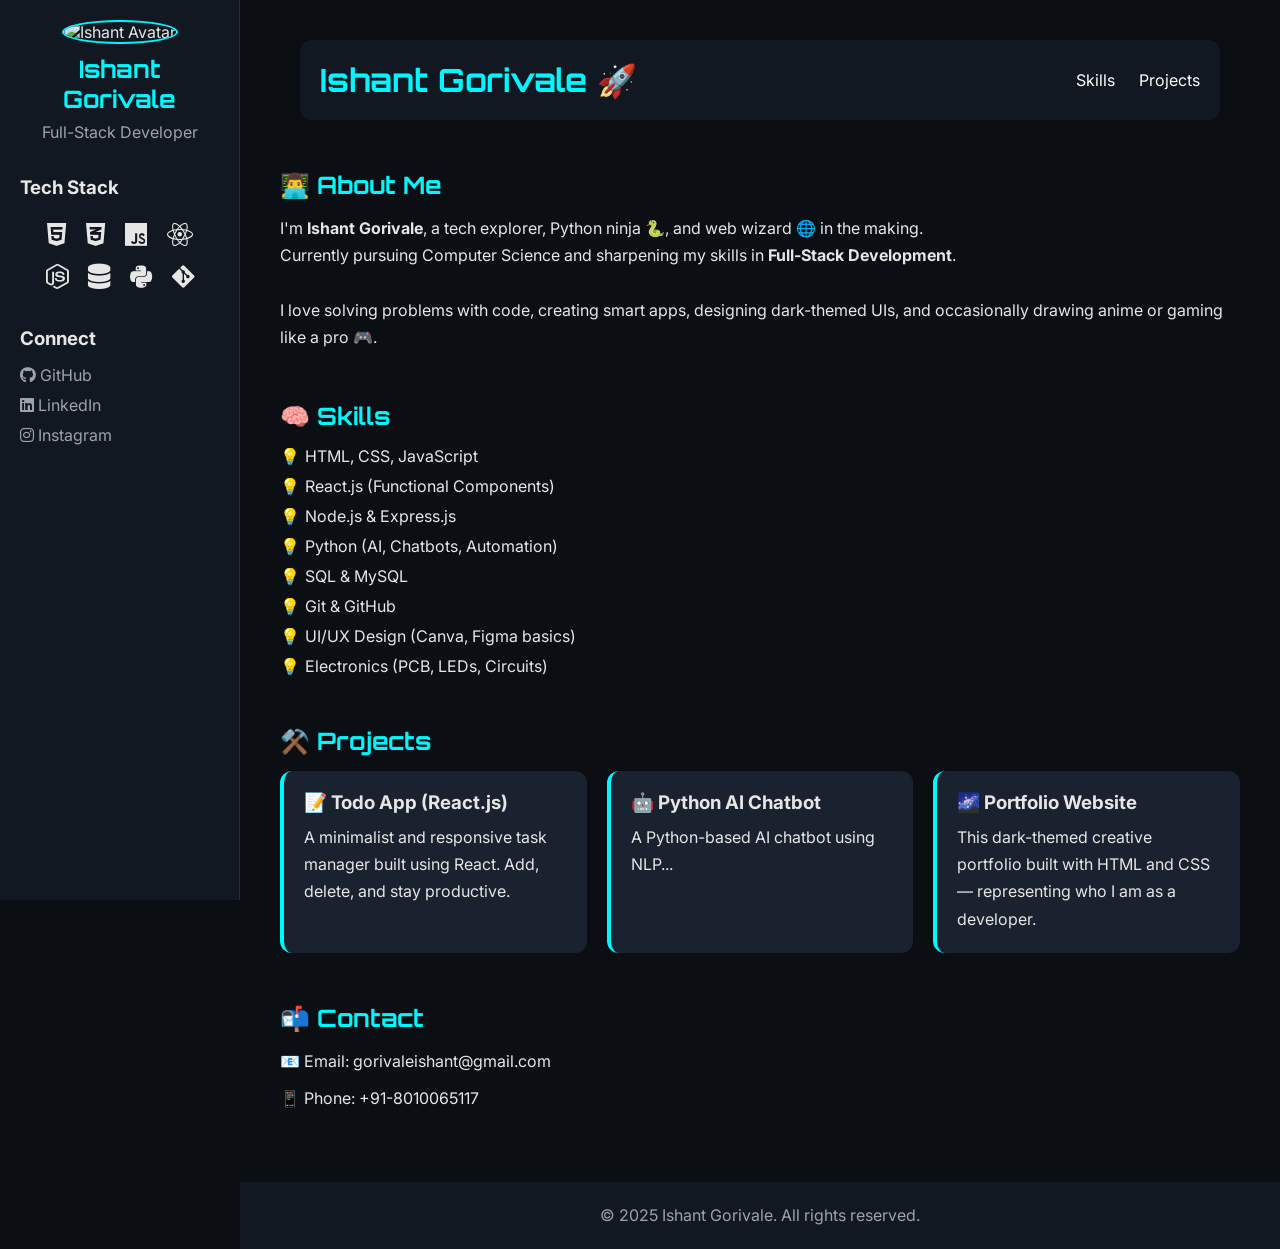
==== index.html @ 5d4195fa "updates css" ====
<!DOCTYPE html>
<html lang="en">
<head>
  <meta charset="UTF-8" />
  <meta name="viewport" content="width=device-width, initial-scale=1.0" />
  <title>Ishant Gorivale | Portfolio</title>
  <link rel="stylesheet" href="style.css" />
  <link href="https://fonts.googleapis.com/css2?family=Orbitron&family=Inter:wght@400;600&display=swap" rel="stylesheet">
  <link rel="stylesheet" href="https://cdnjs.cloudflare.com/ajax/libs/font-awesome/6.5.0/css/all.min.css" />
</head>
<body>
  <aside class="sidebar">
    <div class="bio">
      <img src="logo.png" alt="Ishant Avatar" />
      <h2>Ishant Gorivale</h2>
      <p>Full-Stack Developer</p>
    </div>

    <div class="tech-icons">
      <h3>Tech Stack</h3>
      <div class="icons">
        <i class="fab fa-html5"></i>
        <i class="fab fa-css3-alt"></i>
        <i class="fab fa-js"></i>
        <i class="fab fa-react"></i><br>
        <i class="fab fa-node-js"></i>
        <i class="fas fa-database"></i>
        <i class="fab fa-python"></i>
        <i class="fab fa-git-alt"></i>
      </div>
    </div>

    <div class="socials">
      <h3>Connect</h3>
      <a href="https://github.com/ishant-44"><i class="fab fa-github"></i> GitHub</a>
      <a href="https://www.linkedin.com/in/ishant-gorivale-a97182314/"><i class="fab fa-linkedin"></i> LinkedIn</a>
      <a href="#"><i class="fab fa-instagram"></i> Instagram</a>
    </div>
  </aside>
<div class="content">
  <main>
    <header>
      <h1>Ishant Gorivale 🚀</h1>
      <nav>
        <a href="skills.html">Skills</a>
        <a href="projects.html">Projects</a>
        
      </nav>
    </header>

    <section id="about">
      <h2><br>👨‍💻 About Me</h2>
      <p>
        I'm <strong>Ishant Gorivale</strong>, a tech explorer, Python ninja 🐍, and web wizard 🌐 in the making. <br>
        Currently pursuing Computer Science and sharpening my skills in <strong>Full-Stack Development</strong>. <br><br>
        I love solving problems with code, creating smart apps, designing dark-themed UIs, and occasionally drawing anime or gaming like a pro 🎮.
      </p>
    </section>

    <section id="skills">
      <h2>🧠 Skills</h2>
      <ul>
        <li>HTML, CSS, JavaScript</li>
        <li>React.js (Functional Components)</li>
        <li>Node.js & Express.js</li>
        <li>Python (AI, Chatbots, Automation)</li>
        <li>SQL & MySQL</li>
        <li>Git & GitHub</li>
        <li>UI/UX Design (Canva, Figma basics)</li>
        <li>Electronics (PCB, LEDs, Circuits)</li>
      </ul>
    </section>

    <section id="projects">
      <h2>⚒️ Projects</h2>
      <div class="projects-container">
        <div class="project">
          <h3>📝 Todo App (React.js)</h3>
          <p>A minimalist and responsive task manager built using React. Add, delete, and stay productive.</p>
        </div>

        <div class="project">
          <h3>🤖 Python AI Chatbot</h3>
          <p>A Python-based AI chatbot using NLP...</p>
        </div>
        <div class="project">
          <h3>🌌 Portfolio Website</h3>
          <p>This dark-themed creative portfolio built with HTML and CSS — representing who I am as a developer.</p>
        </div>
      </div>
    </section>

    <section id="contact">
      <h2>📬 Contact</h2>
      <p>📧 Email: gorivaleishant@gmail.com</p>
      <p>📱 Phone: +91-8010065117</p>
    </section>
  </main>

  <footer>
    <p>&copy; 2025 Ishant Gorivale. All rights reserved.</p>
  </footer></div>
</body>
</html>
---- style.css ----
/* =========================
   RESET
========================= */
* {
  margin: 0;
  padding: 0;
  box-sizing: border-box;
}

:root {
  --bg: #0b0f14;
  --panel: #121821;
  --card: #1a2230;
  --accent: #00f7ff;
  --text: #e6e6e6;
  --muted: #9aa4ad;
}

html {
  scroll-behavior: smooth;
}

body {
  font-family: 'Inter', sans-serif;
  background: var(--bg);
  color: var(--text);
  min-height: 100vh;
  display: flex;
}

/* =========================
   SIDEBAR
========================= */

.sidebar {
  width: 240px;
  height: 100vh;
  position: fixed;
  left: 0;
  top: 0;

  background: var(--panel);
  border-right: 1px solid rgba(0,247,255,0.15);

  padding: 20px;
  overflow-y: auto;
}

.bio {
  text-align: center;
}

.bio img {
  width: 90px;
  height: 90px;
  object-fit: cover;
  border-radius: 50%;
  border: 2px solid var(--accent);
  margin-bottom: 10px;
}

.bio h2 {
  color: var(--accent);
  margin-bottom: 5px;
}

.bio p {
  color: var(--muted);
}

.tech-icons {
  margin-top: 30px;
}

.tech-icons h3 {
  margin-bottom: 15px;
}

.icons {
  text-align: center;
}

.icons i {
  font-size: 1.6rem;
  margin: 8px;
  transition: 0.3s;
}

.icons i:hover {
  color: var(--accent);
  transform: scale(1.15);
}

.socials {
  margin-top: 30px;
}

.socials h3 {
  margin-bottom: 15px;
}

.socials a {
  display: block;
  text-decoration: none;
  color: var(--muted);
  margin: 10px 0;
  transition: 0.3s;
}

.socials a:hover {
  color: var(--accent);
}

/* =========================
   CONTENT
========================= */

.content {
  margin-left: 240px;
  min-height: 100vh;

  flex: 1;
  display: flex;
  flex-direction: column;
}

/* =========================
   HEADER
========================= */

header {
  background: var(--panel);

  margin: 20px;
  padding: 20px;

  border-radius: 12px;

  display: flex;
  justify-content: space-between;
  align-items: center;
}

header h1 {
  font-family: 'Orbitron', sans-serif;
  color: var(--accent);
}

nav a {
  color: white;
  text-decoration: none;
  margin-left: 20px;
  transition: 0.3s;
}

nav a:hover {
  color: var(--accent);
}

/* =========================
   MAIN
========================= */

main {
  flex: 1;
  padding: 20px 40px;
}

section {
  margin-bottom: 50px;
}

h2 {
  color: var(--accent);
  margin-bottom: 15px;
  font-family: 'Orbitron', sans-serif;
}

p {
  line-height: 1.7;
}

/* =========================
   SKILLS
========================= */

ul {
  list-style: none;
}

ul li {
  margin: 10px 0;
  padding-left: 25px;
  position: relative;
}

ul li::before {
  content: "💡";
  position: absolute;
  left: 0;
}

/* =========================
   PROJECTS
========================= */

.projects-container {
  display: grid;
  grid-template-columns: repeat(auto-fit, minmax(260px, 1fr));
  gap: 20px;
}

.project,
.project-card {
  background: var(--card);
  border-radius: 12px;
  padding: 20px;
  border-left: 4px solid var(--accent);
  transition: 0.3s;
}

.project:hover,
.project-card:hover {
  transform: translateY(-5px);
}

.project h3 {
  margin-bottom: 10px;
}

/* =========================
   SKILL BARS
========================= */

.skill {
  margin: 20px 0;
}

.skill span {
  display: block;
  margin-bottom: 8px;
}

.bar {
  width: 100%;
  height: 12px;
  background: #222;
  border-radius: 20px;
  overflow: hidden;
}

.fill {
  height: 100%;
  background: linear-gradient(90deg, #00f7ff, #0072ff);
  border-radius: 20px;
}

/* =========================
   CONTACT
========================= */

#contact p {
  margin: 10px 0;
}

/* =========================
   FOOTER
========================= */

footer {
  text-align: center;
  padding: 20px;
  background: var(--panel);
  color: var(--muted);
}

/* =========================
   LINKS
========================= */

a {
  color: var(--accent);
}

/* =========================
   MOBILE
========================= */

@media (max-width: 768px) {

  body {
    flex-direction: column;
  }

  .sidebar {
    position: static;
    width: 100%;
    height: auto;
    border-right: none;
    border-bottom: 1px solid rgba(0,247,255,0.15);
  }

  .content {
    margin-left: 0;
  }

  header {
    flex-direction: column;
    gap: 15px;
    text-align: center;
  }

  nav a {
    margin: 0 10px;
  }

  main {
    padding: 20px;
  }

  .projects-container {
    grid-template-columns: 1fr;
  }
}
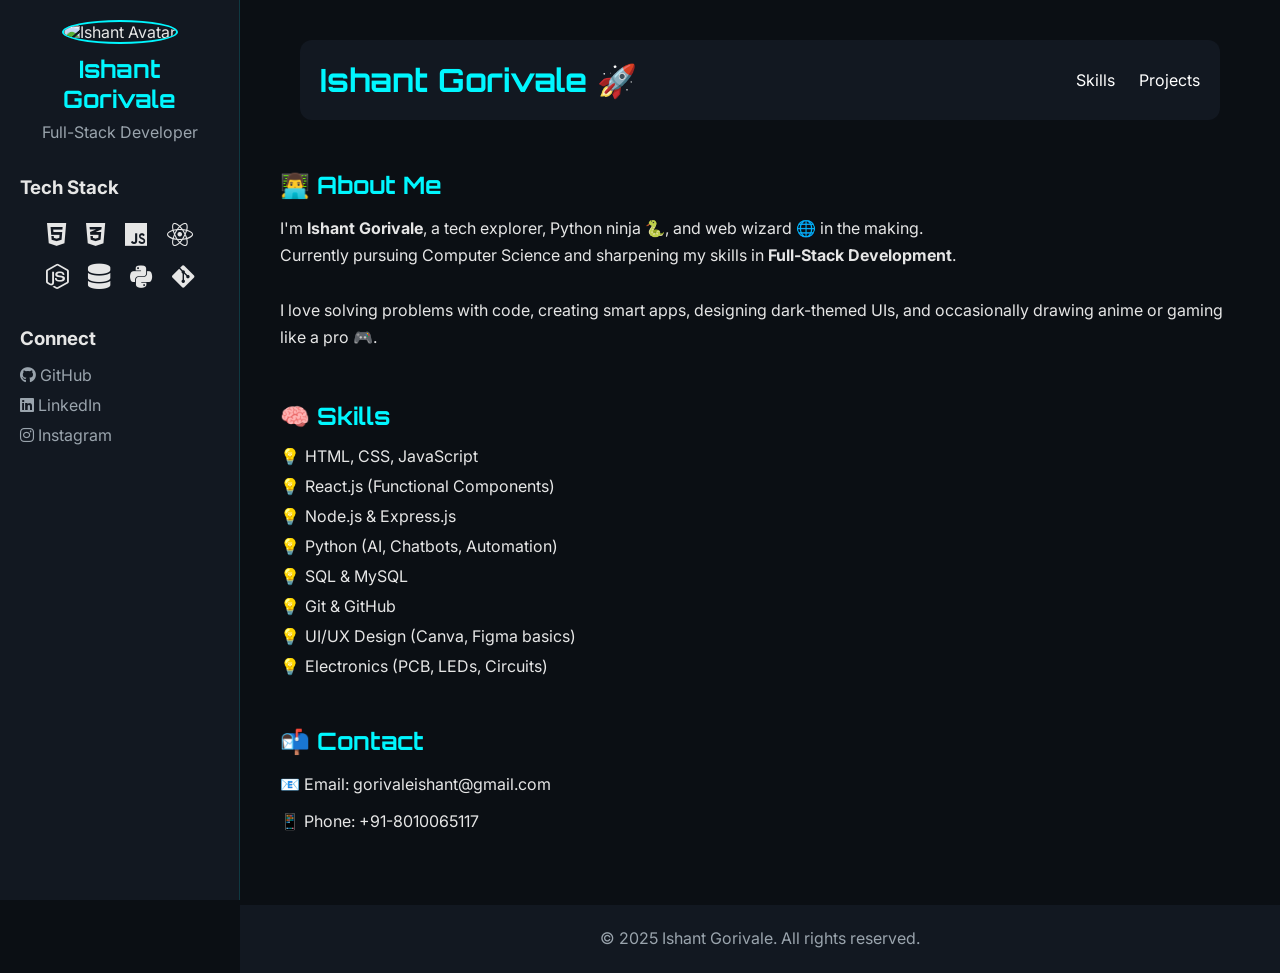
==== commit 8ba115d3: "u" ====
--- a/index.html
+++ b/index.html
@@ -33,7 +33,7 @@
 
     <div class="socials">
       <h3>Connect</h3>
-      <a href="https://github.com/ishant-44"><i class="fab fa-github"></i> GitHub</a>
+      <a href="https://github.com/ishant2124"><i class="fab fa-github"></i> GitHub</a>
       <a href="https://www.linkedin.com/in/ishant-gorivale-a97182314/"><i class="fab fa-linkedin"></i> LinkedIn</a>
       <a href="#"><i class="fab fa-instagram"></i> Instagram</a>
     </div>
@@ -72,24 +72,7 @@
       </ul>
     </section>
 
-    <section id="projects">
-      <h2>⚒️ Projects</h2>
-      <div class="projects-container">
-        <div class="project">
-          <h3>📝 Todo App (React.js)</h3>
-          <p>A minimalist and responsive task manager built using React. Add, delete, and stay productive.</p>
-        </div>
-
-        <div class="project">
-          <h3>🤖 Python AI Chatbot</h3>
-          <p>A Python-based AI chatbot using NLP...</p>
-        </div>
-        <div class="project">
-          <h3>🌌 Portfolio Website</h3>
-          <p>This dark-themed creative portfolio built with HTML and CSS — representing who I am as a developer.</p>
-        </div>
-      </div>
-    </section>
+  
 
     <section id="contact">
       <h2>📬 Contact</h2>
